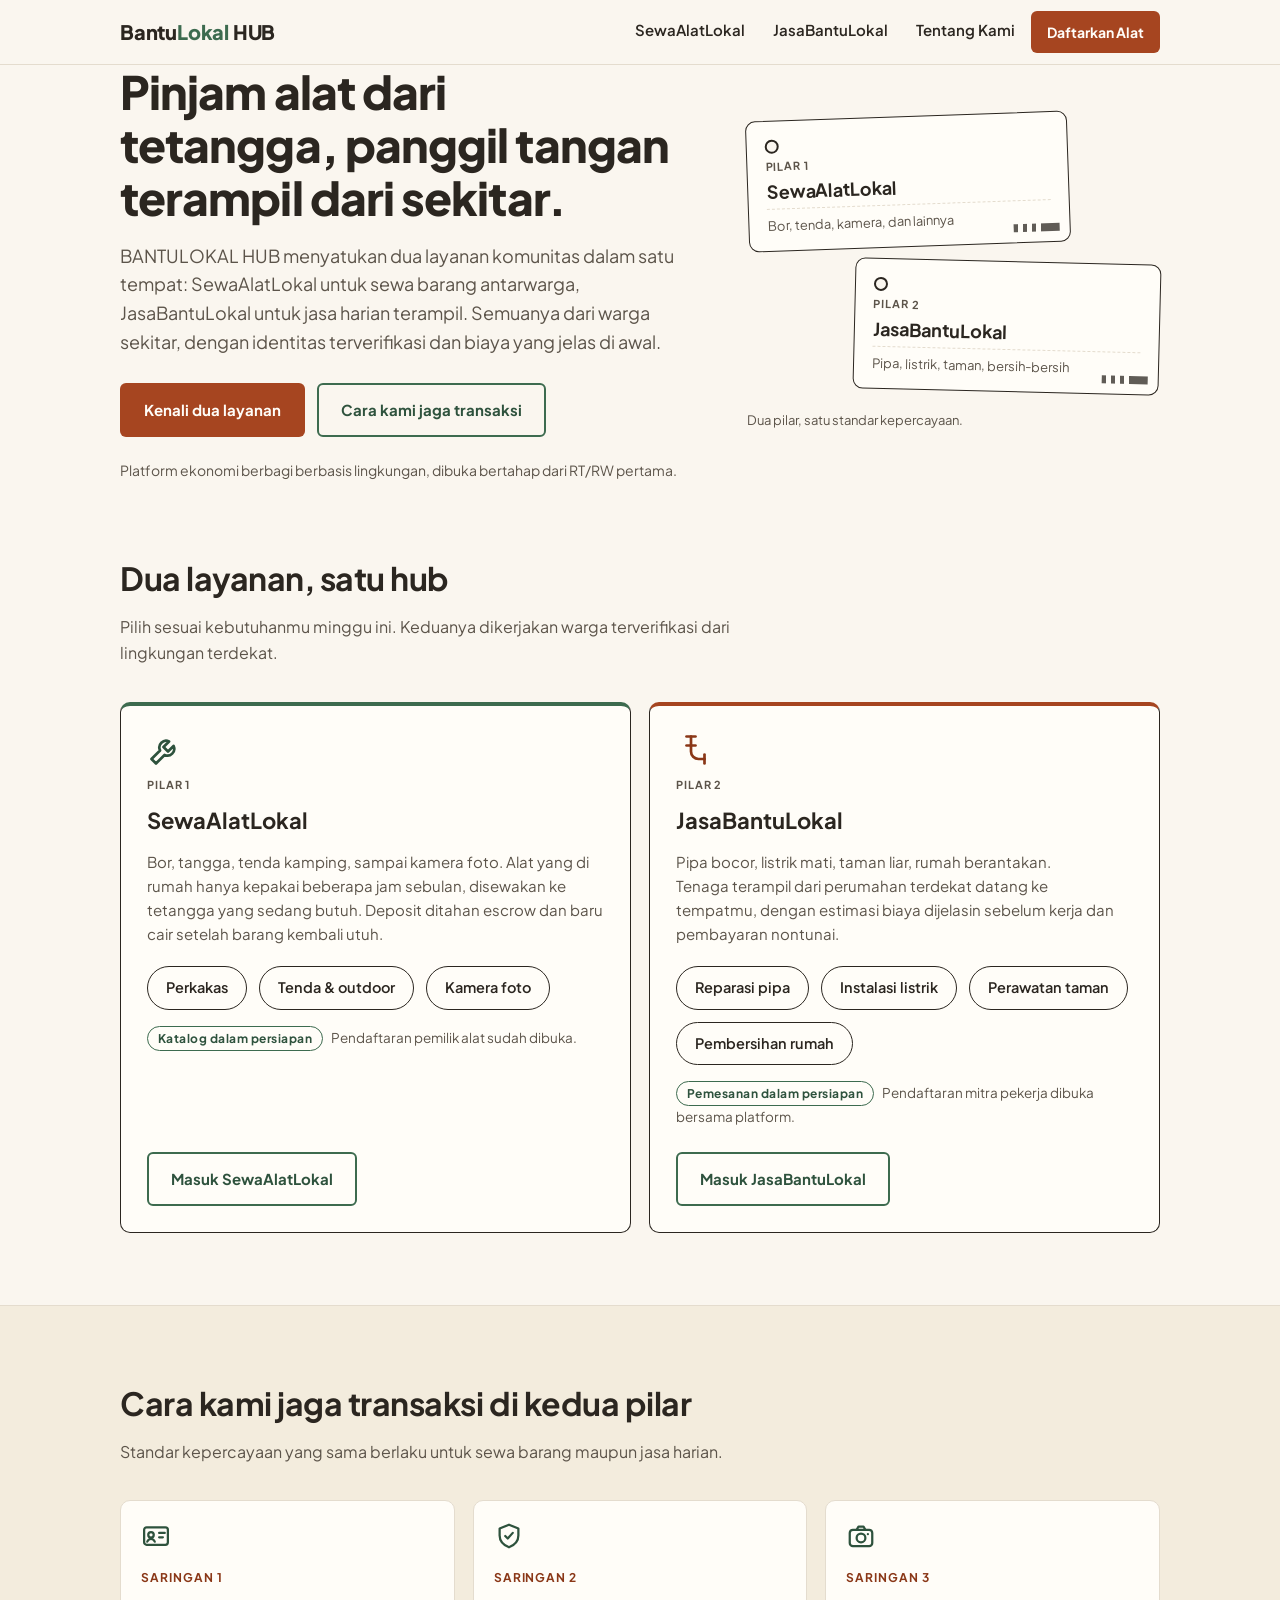
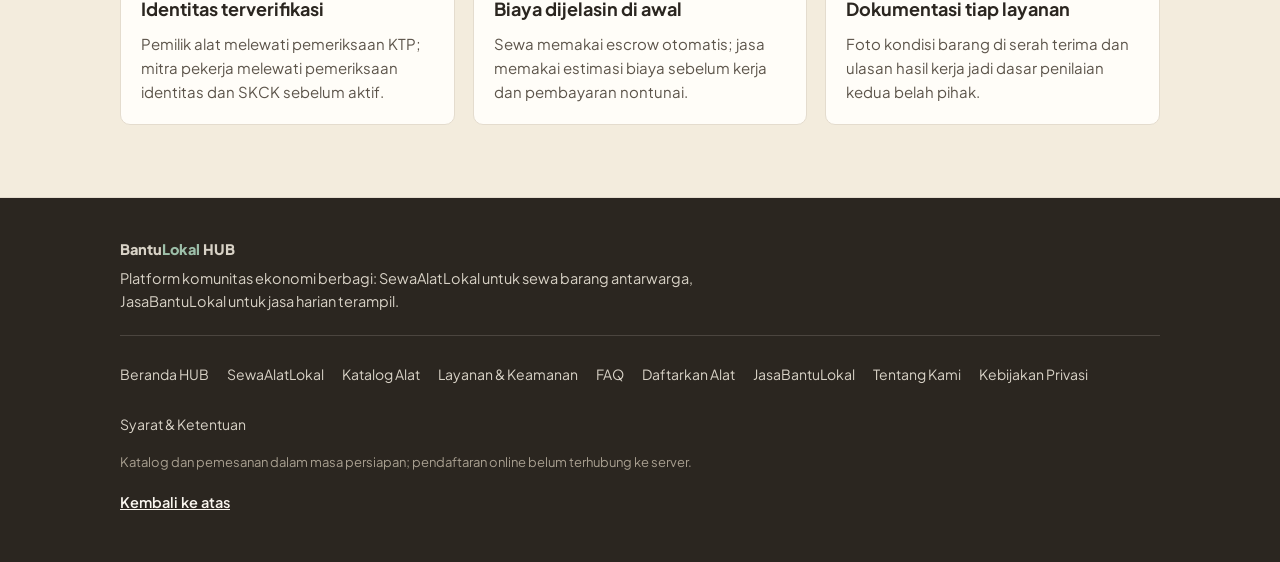
==== index.html @ 8a61da00 "Initial project setup" ====
<!DOCTYPE html>
<html lang="id">
<head>
<meta charset="UTF-8">
<meta name="viewport" content="width=device-width, initial-scale=1.0">
<title>BANTULOKAL HUB: sewa alat dan jasa harian dari tetangga sekitar</title>
<meta name="description" content="BANTULOKAL HUB menyatukan dua layanan komunitas: SewaAlatLokal untuk sewa barang antarwarga dan JasaBantuLokal untuk jasa harian terampil di lingkungan sekitar.">
<meta property="og:title" content="BANTULOKAL HUB: sewa alat dan jasa harian dari tetangga sekitar">
<meta property="og:description" content="BANTULOKAL HUB menyatukan dua layanan komunitas: SewaAlatLokal untuk sewa barang antarwarga dan JasaBantuLokal untuk jasa harian terampil di lingkungan sekitar.">
<meta property="og:type" content="website">
<meta property="og:url" content="https://bantulokal.example/">
<meta name="theme-color" content="#FAF6EF">
<link rel="preconnect" href="https://fonts.googleapis.com">
<link rel="preconnect" href="https://fonts.gstatic.com" crossorigin>
<link href="https://fonts.googleapis.com/css2?family=Plus+Jakarta+Sans:wght@400;500;600;700;800&display=swap" rel="stylesheet">
<link rel="stylesheet" href="assets/css/main.css">
<link rel="icon" href="data:image/svg+xml,%3Csvg xmlns='http://www.w3.org/2000/svg' viewBox='0 0 32 32'%3E%3Crect x='4' y='4' width='24' height='24' rx='5' fill='%232B2620'/%3E%3Ccircle cx='12' cy='10' r='2.4' fill='%233D6B4F'/%3E%3Ccircle cx='20' cy='10' r='2.4' fill='%23A64520'/%3E%3Cpath d='M12 14v8M20 14v8' stroke='%23FAF6EF' stroke-width='2.4' stroke-linecap='round'/%3E%3C/svg%3E">
</head>
<body id="top">
<a class="skip-link" href="#utama">Langsung ke konten</a>

<header class="nav">
  <div class="wrap nav-inner">
    <a class="brand" href="index.html">Bantu<span>Lokal</span> HUB</a>
    <button class="nav-toggle" id="navToggle" aria-expanded="false" aria-controls="navMenu">
      <span class="nav-toggle-bar"></span>
      <span class="nav-toggle-bar"></span>
      <span class="nav-toggle-bar"></span>
      <span class="visually-hidden">Buka menu navigasi</span>
    </button>
    <nav class="nav-menu" id="navMenu" aria-label="Navigasi utama">
      <a href="sewaalatlokal/index.html">SewaAlatLokal</a>
      <a href="jasabantulokal/index.html">JasaBantuLokal</a>
      <a href="tentang-kami.html">Tentang Kami</a>
      <a class="btn btn-accent btn-small" href="sewaalatlokal/daftar.html">Daftarkan Alat</a>
    </nav>
  </div>
</header>

<main id="utama">

  <!-- HERO -->
  <section class="hero wrap">
    <div class="hero-copy">
      <h1>Pinjam alat dari tetangga, panggil tangan terampil dari sekitar.</h1>
      <p class="lead">BANTULOKAL HUB menyatukan dua layanan komunitas dalam satu tempat: SewaAlatLokal untuk sewa barang antarwarga, JasaBantuLokal untuk jasa harian terampil. Semuanya dari warga sekitar, dengan identitas terverifikasi dan biaya yang jelas di awal.</p>
      <div class="hero-actions">
        <a class="btn btn-accent" href="#pilar">Kenali dua layanan</a>
        <a class="btn btn-outline" href="#aman">Cara kami jaga transaksi</a>
      </div>
      <p class="hero-note">Platform ekonomi berbagi berbasis lingkungan, dibuka bertahap dari RT/RW pertama.</p>
    </div>

    <div class="hero-tags" aria-hidden="false">
      <div class="tagcard tagcard-1" aria-hidden="true">
        <span class="tagcard-hole"></span>
        <span class="tagcard-kicker">Pilar 1</span>
        <strong>SewaAlatLokal</strong>
        <span class="tagcard-status">Bor, tenda, kamera, dan lainnya</span>
      </div>
      <div class="tagcard tagcard-2" aria-hidden="true">
        <span class="tagcard-hole"></span>
        <span class="tagcard-kicker">Pilar 2</span>
        <strong>JasaBantuLokal</strong>
        <span class="tagcard-status">Pipa, listrik, taman, bersih-bersih</span>
      </div>
      <p class="hero-tags-caption">Dua pilar, satu standar kepercayaan.</p>
    </div>
  </section>

  <!-- PILAR -->
  <section class="section" id="pilar">
    <div class="wrap">
      <h2>Dua layanan, satu hub</h2>
      <p class="section-intro">Pilih sesuai kebutuhanmu minggu ini. Keduanya dikerjakan warga terverifikasi dari lingkungan terdekat.</p>

      <div class="pillars">
        <article class="pillar pillar-sal">
          <svg class="pillar-icon" viewBox="0 0 24 24" fill="none" stroke="currentColor" stroke-width="1.8" stroke-linecap="round" stroke-linejoin="round" aria-hidden="true"><path d="M14.7 6.3a4.5 4.5 0 0 0-6 6L3 18l3 3 5.7-5.7a4.5 4.5 0 0 0 6-6L14 13l-3-3 3.7-3.7z"/></svg>
          <span class="pillar-kicker">Pilar 1</span>
          <h3>SewaAlatLokal</h3>
          <p>Bor, tangga, tenda kamping, sampai kamera foto. Alat yang di rumah hanya kepakai beberapa jam sebulan, disewakan ke tetangga yang sedang butuh. Deposit ditahan escrow dan baru cair setelah barang kembali utuh.</p>
          <div class="chips" aria-label="Kategori alat SewaAlatLokal">
            <span class="chip">Perkakas</span>
            <span class="chip">Tenda &amp; outdoor</span>
            <span class="chip">Kamera foto</span>
          </div>
          <p class="pillar-status"><span class="status-tag">Katalog dalam persiapan</span> Pendaftaran pemilik alat sudah dibuka.</p>
          <a class="btn btn-outline" href="sewaalatlokal/index.html">Masuk SewaAlatLokal</a>
        </article>

        <article class="pillar pillar-jbl">
          <svg class="pillar-icon" viewBox="0 0 24 24" fill="none" stroke="currentColor" stroke-width="1.8" stroke-linecap="round" stroke-linejoin="round" aria-hidden="true"><path d="M7 3h6"/><path d="M10 3v6"/><path d="M7 9h6"/><path d="M10 9v4a5 5 0 0 0 5 5h4"/><path d="M19 15v6"/></svg>
          <span class="pillar-kicker">Pilar 2</span>
          <h3>JasaBantuLokal</h3>
          <p>Pipa bocor, listrik mati, taman liar, rumah berantakan. Tenaga terampil dari perumahan terdekat datang ke tempatmu, dengan estimasi biaya dijelasin sebelum kerja dan pembayaran nontunai.</p>
          <div class="chips" aria-label="Kategori layanan JasaBantuLokal">
            <span class="chip">Reparasi pipa</span>
            <span class="chip">Instalasi listrik</span>
            <span class="chip">Perawatan taman</span>
            <span class="chip">Pembersihan rumah</span>
          </div>
          <p class="pillar-status"><span class="status-tag">Pemesanan dalam persiapan</span> Pendaftaran mitra pekerja dibuka bersama platform.</p>
          <a class="btn btn-outline" href="jasabantulokal/index.html">Masuk JasaBantuLokal</a>
        </article>
      </div>
    </div>
  </section>

  <!-- KEAMANAN -->
  <section class="section section-tinted" id="aman">
    <div class="wrap">
      <h2>Cara kami jaga transaksi di kedua pilar</h2>
      <p class="section-intro">Standar kepercayaan yang sama berlaku untuk sewa barang maupun jasa harian.</p>
      <div class="safety">
        <div class="safety-item">
          <svg class="safety-icon" viewBox="0 0 24 24" fill="none" stroke="currentColor" stroke-width="1.8" stroke-linecap="round" stroke-linejoin="round" aria-hidden="true"><rect x="2.5" y="5" width="19" height="14" rx="2"/><circle cx="8" cy="11" r="2.2"/><path d="M5 16.5c.7-1.6 1.8-2.3 3-2.3s2.3.7 3 2.3"/><path d="M14.5 9.5H19M14.5 13h3"/></svg>
          <span class="safety-label">Saringan 1</span>
          <h3>Identitas terverifikasi</h3>
          <p>Pemilik alat melewati pemeriksaan KTP; mitra pekerja melewati pemeriksaan identitas dan SKCK sebelum aktif.</p>
        </div>
        <div class="safety-item">
          <svg class="safety-icon" viewBox="0 0 24 24" fill="none" stroke="currentColor" stroke-width="1.8" stroke-linecap="round" stroke-linejoin="round" aria-hidden="true"><path d="M12 3l7.5 3v5.5c0 4.6-3.2 7.7-7.5 9.5-4.3-1.8-7.5-4.9-7.5-9.5V6z"/><path d="M9 12l2 2 4-4.5"/></svg>
          <span class="safety-label">Saringan 2</span>
          <h3>Biaya dijelasin di awal</h3>
          <p>Sewa memakai escrow otomatis; jasa memakai estimasi biaya sebelum kerja dan pembayaran nontunai.</p>
        </div>
        <div class="safety-item">
          <svg class="safety-icon" viewBox="0 0 24 24" fill="none" stroke="currentColor" stroke-width="1.8" stroke-linecap="round" stroke-linejoin="round" aria-hidden="true"><rect x="3" y="7" width="18" height="13" rx="2.5"/><path d="M8.5 7 10 4.5h4L15.5 7"/><circle cx="12" cy="13.5" r="3.5"/><path d="M17.5 10.5h.01"/></svg>
          <span class="safety-label">Saringan 3</span>
          <h3>Dokumentasi tiap layanan</h3>
          <p>Foto kondisi barang di serah terima dan ulasan hasil kerja jadi dasar penilaian kedua belah pihak.</p>
        </div>
      </div>
    </div>
  </section>

</main>

<footer class="footer">
  <div class="wrap footer-inner">
    <p class="footer-brand">Bantu<span>Lokal</span> HUB</p>
    <p>Platform komunitas ekonomi berbagi: SewaAlatLokal untuk sewa barang antarwarga, JasaBantuLokal untuk jasa harian terampil.</p>
    <nav class="footer-map" aria-label="Peta situs">
      <a href="index.html">Beranda HUB</a>
      <a href="sewaalatlokal/index.html">SewaAlatLokal</a>
      <a href="sewaalatlokal/katalog.html">Katalog Alat</a>
      <a href="sewaalatlokal/layanan.html">Layanan &amp; Keamanan</a>
      <a href="sewaalatlokal/faq.html">FAQ</a>
      <a href="sewaalatlokal/daftar.html">Daftarkan Alat</a>
      <a href="jasabantulokal/index.html">JasaBantuLokal</a>
      <a href="tentang-kami.html">Tentang Kami</a>
      <a href="kebijakan-privasi.html">Kebijakan Privasi</a>
      <a href="syarat-ketentuan.html">Syarat &amp; Ketentuan</a>
    </nav>
    <p class="footer-note">Katalog dan pemesanan dalam masa persiapan; pendaftaran online belum terhubung ke server.</p>
    <a class="footer-top" href="#top">Kembali ke atas</a>
  </div>
</footer>

<script src="assets/js/main.js" defer></script>
</body>
</html>
---- assets/css/main.css ----
/* main.css: entry point. Deklarasi urutan layer WAJIB di sini (pola enterprise).
   Urutan menentukan cascade: tokens < base < components < utilities. */

@layer tokens, base, components, utilities;

@import "tokens.css" layer(tokens);
@import "base.css" layer(base);
@import "components.css" layer(components);
@import "utilities.css" layer(utilities);
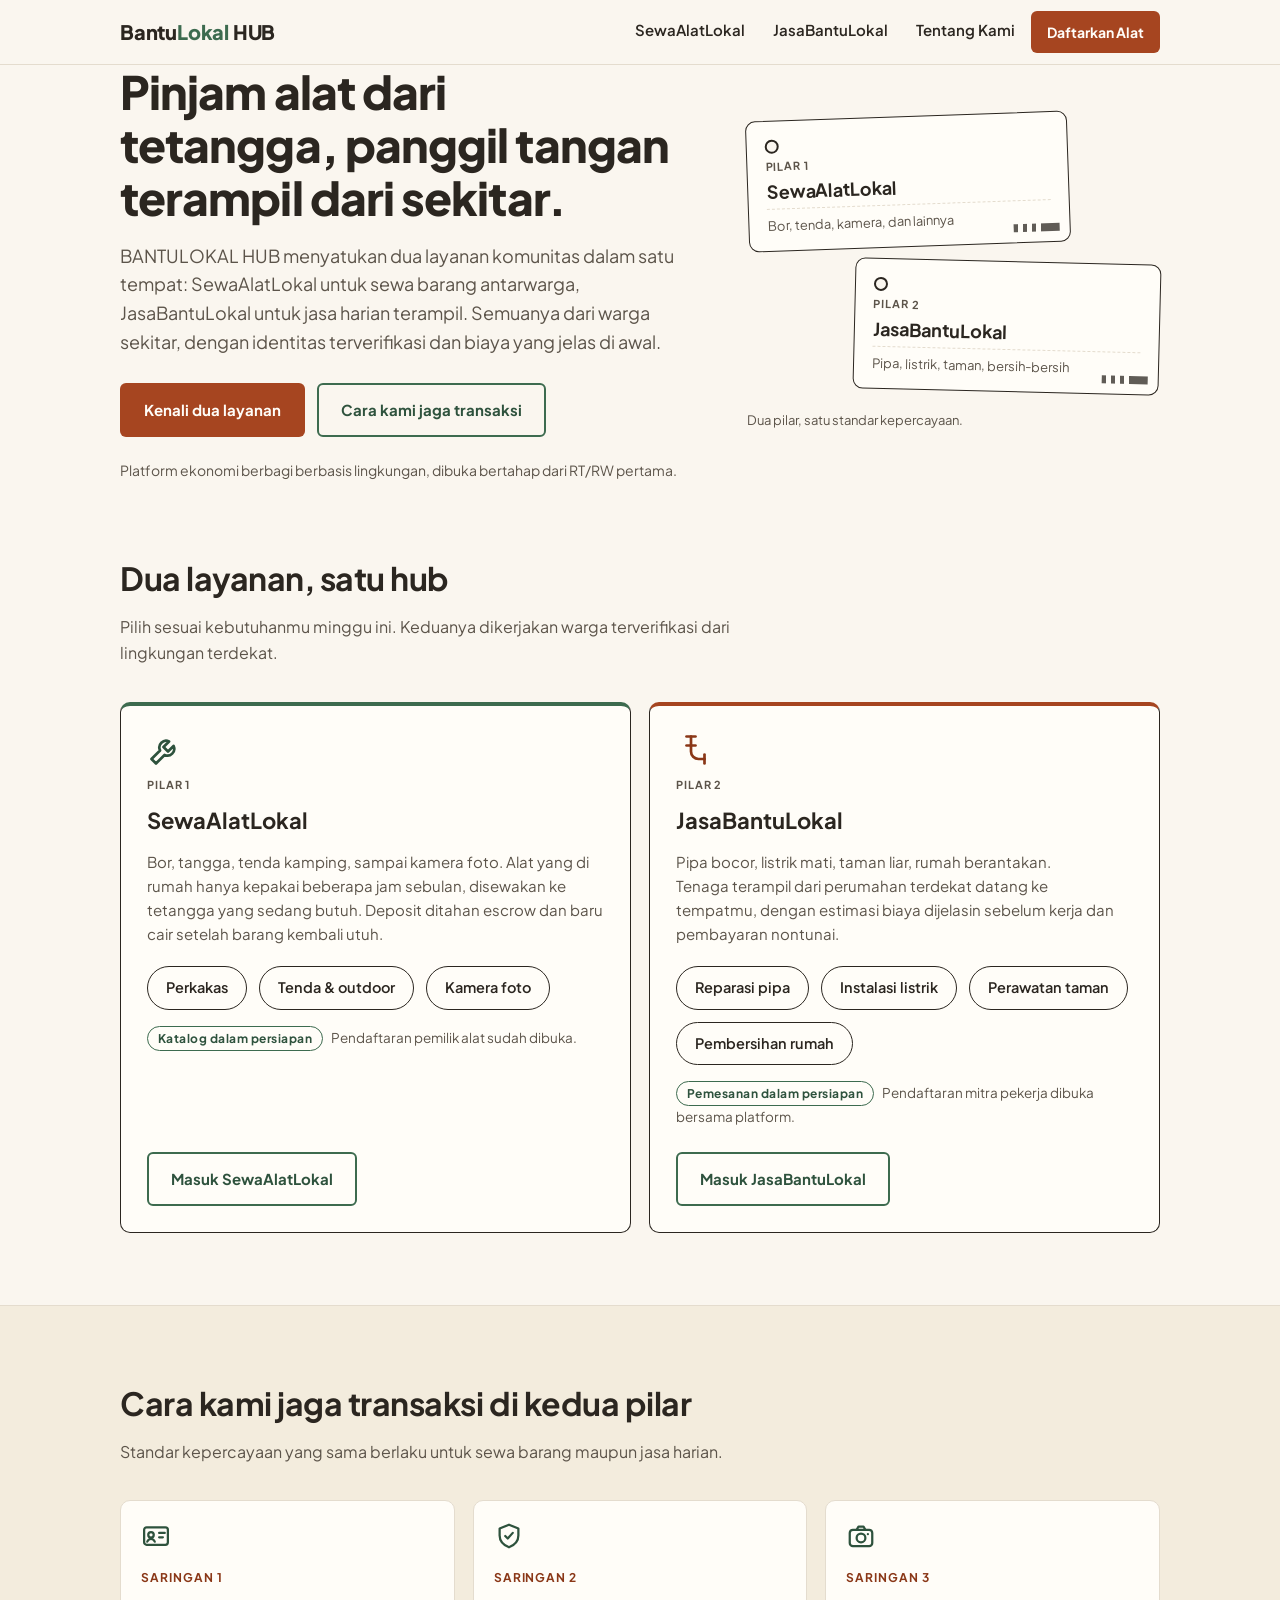
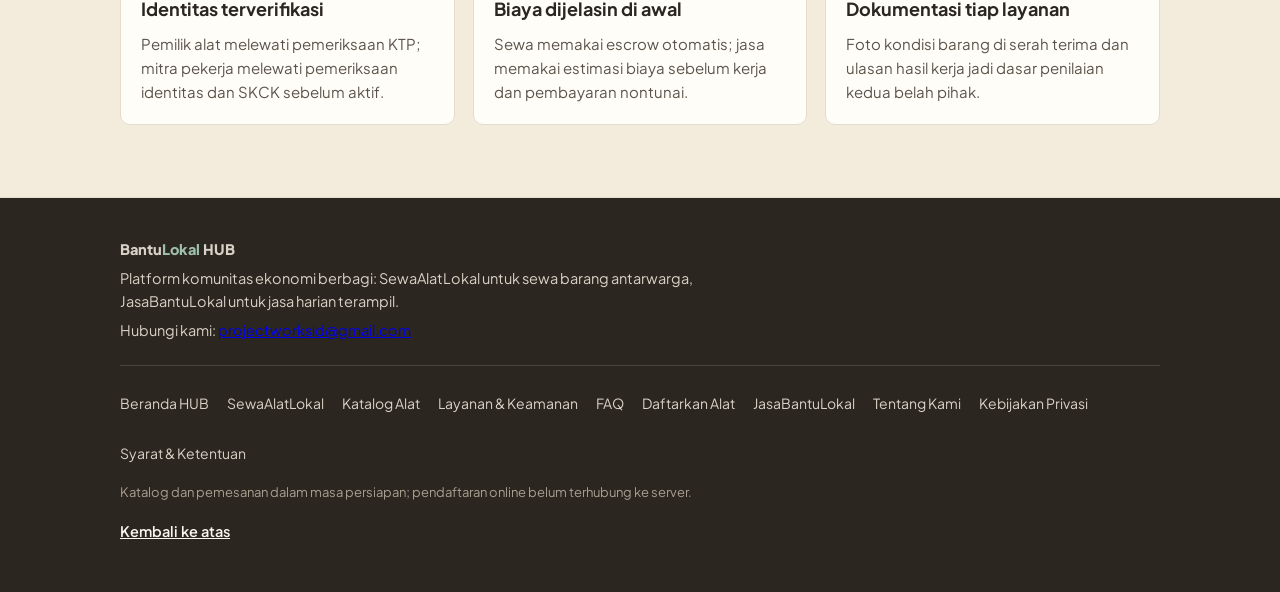
==== commit f686f3c9: "Add admin service request payment workflow" ====
--- a/index.html
+++ b/index.html
@@ -141,6 +141,12 @@
   <div class="wrap footer-inner">
     <p class="footer-brand">Bantu<span>Lokal</span> HUB</p>
     <p>Platform komunitas ekonomi berbagi: SewaAlatLokal untuk sewa barang antarwarga, JasaBantuLokal untuk jasa harian terampil.</p>
+            <p>
+    Hubungi kami:
+    <a href="mailto:projectworksid@gmail.com">
+        projectworksid@gmail.com
+    </a>
+    </p>
     <nav class="footer-map" aria-label="Peta situs">
       <a href="index.html">Beranda HUB</a>
       <a href="sewaalatlokal/index.html">SewaAlatLokal</a>
--- a/assets/css/main.css
+++ b/assets/css/main.css
@@ -7,3 +7,605 @@
 @import "base.css" layer(base);
 @import "components.css" layer(components);
 @import "utilities.css" layer(utilities);
+
+
+/* ===== Dynamic equipment catalogue ===== */
+.equipment-grid {
+  display: grid;
+  grid-template-columns: repeat(3, minmax(0, 1fr));
+  gap: 1.25rem;
+}
+
+.equipment-card {
+  min-width: 0;
+  overflow: hidden;
+  border: 1px solid #e4ded4;
+  border-radius: 12px;
+  background: #fff;
+}
+
+.equipment-card-image {
+  aspect-ratio: 1 / 1;
+  overflow: hidden;
+  background: #f1ece4;
+}
+
+.equipment-card-image img {
+  display: block;
+  width: 100%;
+  height: 100%;
+  object-fit: cover;
+}
+
+.equipment-card-image.is-placeholder {
+  display: flex;
+  align-items: center;
+  justify-content: center;
+  padding: 1rem;
+  color: #655f55;
+  text-align: center;
+}
+
+.equipment-card-info {
+  padding: 1rem;
+}
+
+.equipment-card-name {
+  margin: 0 0 0.5rem;
+  font-size: 1rem;
+  line-height: 1.4;
+}
+
+.equipment-card-price {
+  margin: 0 0 0.4rem;
+  font-weight: 700;
+}
+
+.equipment-card-category {
+  margin: 0;
+  color: #655f55;
+  font-size: 0.875rem;
+}
+
+.catalog-message {
+  grid-column: 1 / -1;
+  padding: 1.5rem 0;
+}
+
+@media (max-width: 700px) {
+  .equipment-grid {
+    grid-template-columns: repeat(2, minmax(0, 1fr));
+    gap: 0.75rem;
+  }
+
+  .equipment-card-info {
+    padding: 0.75rem;
+  }
+}
+
+@media (max-width: 380px) {
+  .equipment-grid {
+    grid-template-columns: 1fr;
+  }
+}
+
+
+.equipment-card-link {
+  display: block;
+  height: 100%;
+  color: inherit;
+  text-decoration: none;
+  border-radius: inherit;
+}
+
+.equipment-card-link:focus-visible {
+  outline: 3px solid var(--color-primary, #2563eb);
+  outline-offset: 4px;
+}
+
+.equipment-card-link:hover .equipment-card-name {
+  text-decoration: underline;
+}
+
+
+/* ===== Detail alat ===== */
+.equipment-detail {
+  max-width: 1080px;
+  margin-inline: auto;
+}
+
+.equipment-detail-layout {
+  display: grid;
+  grid-template-columns: minmax(0, 1.1fr) minmax(0, 0.9fr);
+  gap: 2rem;
+  align-items: start;
+}
+
+.equipment-detail-main-image {
+  min-height: 320px;
+  aspect-ratio: 4 / 3;
+  display: flex;
+  align-items: center;
+  justify-content: center;
+  overflow: hidden;
+  border-radius: 1rem;
+  background: #eee8df;
+  color: #665f55;
+}
+
+.equipment-detail-main-image img {
+  width: 100%;
+  height: 100%;
+  min-height: 320px;
+  object-fit: contain;
+}
+
+.equipment-detail-thumbnails {
+  display: flex;
+  flex-wrap: wrap;
+  gap: 0.75rem;
+  margin-top: 0.75rem;
+}
+
+.equipment-detail-thumbnail {
+  width: 76px;
+  height: 76px;
+  padding: 0;
+  overflow: hidden;
+  border: 2px solid transparent;
+  border-radius: 0.5rem;
+  background: #eee8df;
+  cursor: pointer;
+}
+
+.equipment-detail-thumbnail[aria-pressed="true"] {
+  border-color: #3d6b4f;
+}
+
+.equipment-detail-thumbnail img {
+  width: 100%;
+  height: 100%;
+  object-fit: cover;
+}
+
+.equipment-detail-info h1 {
+  margin-block: 0.5rem;
+}
+
+.equipment-detail-location {
+  margin-top: 0.5rem;
+  color: #665f55;
+}
+
+.equipment-detail-price,
+.equipment-detail-deposit {
+  display: flex;
+  flex-wrap: wrap;
+  align-items: baseline;
+  gap: 0.5rem;
+  margin-top: 1rem;
+}
+
+.equipment-detail-price strong {
+  font-size: 1.6rem;
+}
+
+.equipment-detail-deposit {
+  padding: 0.85rem;
+  border-radius: 0.75rem;
+  background: #f2ede5;
+}
+
+.equipment-detail-meta {
+  display: grid;
+  gap: 0.75rem;
+  margin-block: 1.25rem;
+}
+
+.equipment-detail-meta div {
+  display: flex;
+  justify-content: space-between;
+  gap: 1rem;
+}
+
+.equipment-detail-note {
+  margin-top: 1rem;
+  color: #665f55;
+  font-size: 0.9rem;
+  line-height: 1.6;
+}
+
+.equipment-description,
+.rental-request-section {
+  margin-top: 3rem;
+  padding-top: 2rem;
+  border-top: 1px solid #e4ddd3;
+}
+
+.rental-form {
+  max-width: 800px;
+}
+
+.rental-form-grid {
+  display: grid;
+  grid-template-columns: repeat(2, minmax(0, 1fr));
+  gap: 1rem;
+  margin-bottom: 1rem;
+}
+
+.form-field {
+  display: flex;
+  flex-direction: column;
+  gap: 0.4rem;
+  margin-bottom: 1rem;
+}
+
+.form-field label {
+  font-weight: 600;
+}
+
+.form-field input,
+.form-field textarea {
+  width: 100%;
+  padding: 0.8rem;
+  border: 1px solid #d6cec2;
+  border-radius: 0.5rem;
+  background: #fff;
+  color: #242820;
+  font: inherit;
+}
+
+.form-field input:focus,
+.form-field textarea:focus {
+  outline: 2px solid #3d6b4f;
+  outline-offset: 2px;
+}
+
+.rental-cost-summary {
+  display: grid;
+  gap: 0.75rem;
+  margin-block: 1.5rem;
+  padding: 1rem;
+  border: 1px solid #e4ddd3;
+  border-radius: 0.75rem;
+}
+
+.rental-cost-summary div {
+  display: flex;
+  justify-content: space-between;
+  gap: 1rem;
+}
+
+#bookingFormStatus {
+  margin-top: 0.75rem;
+}
+
+@media (max-width: 760px) {
+  .equipment-detail-layout {
+    grid-template-columns: 1fr;
+  }
+
+  .equipment-detail-main-image,
+  .equipment-detail-main-image img {
+    min-height: 240px;
+  }
+
+  .rental-form-grid {
+    grid-template-columns: 1fr;
+    gap: 0;
+  }
+}
+
+@media (max-width: 420px) {
+  .rental-cost-summary div,
+  .equipment-detail-meta div {
+    flex-direction: column;
+    gap: 0.25rem;
+  }
+}
+
+
+/* ===== Terms and conditions modal ===== */
+.terms-modal[hidden] {
+  display: none !important;
+}
+
+.terms-modal {
+  position: fixed;
+  inset: 0;
+  z-index: 1000;
+  display: grid;
+  place-items: center;
+  padding: 1rem;
+}
+
+.terms-backdrop {
+  position: absolute;
+  inset: 0;
+  background: rgb(24 29 24 / 65%);
+}
+
+.terms-dialog {
+  position: relative;
+  z-index: 1;
+  display: flex;
+  flex-direction: column;
+  width: min(100%, 680px);
+  max-height: min(88vh, 850px);
+  overflow: hidden;
+  border-radius: 1rem;
+  background: #fffdf9;
+  color: #242820;
+  box-shadow: 0 1rem 4rem rgb(0 0 0 / 25%);
+}
+
+.terms-dialog-header,
+.terms-dialog-footer {
+  padding: 1.25rem;
+  background: #fffdf9;
+}
+
+.terms-dialog-header {
+  display: flex;
+  justify-content: space-between;
+  align-items: flex-start;
+  gap: 1rem;
+  border-bottom: 1px solid #e4ddd3;
+}
+
+.terms-dialog-header h2 {
+  margin-top: 0.35rem;
+}
+
+.terms-close {
+  flex: 0 0 auto;
+  border: 0;
+  background: transparent;
+  color: inherit;
+  font-size: 1.8rem;
+  line-height: 1;
+  cursor: pointer;
+}
+
+.terms-dialog-body {
+  overflow-y: auto;
+  padding: 1.25rem;
+  line-height: 1.65;
+}
+
+.terms-dialog-body h3 {
+  margin-top: 1.25rem;
+  margin-bottom: 0.35rem;
+}
+
+.terms-dialog-body p {
+  margin-top: 0.35rem;
+}
+
+.terms-dialog-body a {
+  color: #315a40;
+  text-decoration: underline;
+}
+
+.terms-version {
+  margin-top: 1.5rem !important;
+  color: #665f55;
+  font-size: 0.85rem;
+}
+
+.terms-dialog-footer {
+  border-top: 1px solid #e4ddd3;
+}
+
+.terms-acknowledgement {
+  display: flex;
+  align-items: flex-start;
+  gap: 0.75rem;
+  line-height: 1.5;
+  cursor: pointer;
+}
+
+.terms-acknowledgement input {
+  flex: 0 0 auto;
+  width: 1.15rem;
+  height: 1.15rem;
+  margin-top: 0.2rem;
+  accent-color: #3d6b4f;
+}
+
+#termsValidation {
+  margin-top: 0.75rem;
+  color: #a12d2d;
+  font-size: 0.9rem;
+}
+
+.terms-actions {
+  display: flex;
+  justify-content: flex-end;
+  flex-wrap: wrap;
+  gap: 0.75rem;
+  margin-top: 1rem;
+}
+
+.terms-actions button:disabled {
+  cursor: not-allowed;
+  opacity: 0.5;
+}
+
+body.terms-modal-open {
+  overflow: hidden;
+}
+
+@media (max-width: 520px) {
+  .terms-modal {
+    padding: 0.5rem;
+  }
+
+  .terms-dialog {
+    max-height: 94vh;
+  }
+
+  .terms-dialog-header,
+  .terms-dialog-footer,
+  .terms-dialog-body {
+    padding: 1rem;
+  }
+
+  .terms-actions {
+    flex-direction: column-reverse;
+  }
+
+  .terms-actions button {
+    width: 100%;
+  }
+}
+
+/* JasaBantuLokal worker-count slider */
+#requestWorkers {
+  accent-color: #665f55;
+}
+
+/* Service request terms checkbox */
+#serviceRequestForm .terms-checkbox {
+  display: flex;
+  align-items: flex-start;
+  justify-content: flex-start;
+  gap: 10px;
+  text-align: left;
+  cursor: pointer;
+  line-height: 1.6;
+}
+
+#serviceRequestForm .terms-checkbox input[type="checkbox"] {
+  flex: 0 0 auto;
+  width: 16px;
+  height: 16px;
+  margin: 4px 0 0;
+  accent-color: #665f55;
+}
+
+
+/* JasaBantuLokal — confirmation popup */
+.request-modal[hidden] {
+    display: none !important;
+}
+
+.request-modal {
+    position: fixed;
+    inset: 0;
+    z-index: 9999;
+    display: grid;
+    place-items: center;
+    padding: 20px;
+    overflow-y: auto;
+}
+
+.request-modal__backdrop {
+    position: fixed;
+    inset: 0;
+    background: rgba(25, 23, 19, 0.65);
+}
+
+.request-modal__panel {
+    position: relative;
+    width: min(100%, 600px);
+    max-height: calc(100vh - 40px);
+    overflow-y: auto;
+    padding: 26px;
+    border: 1px solid var(--border, #e6e0d6);
+    border-radius: 16px;
+    background: var(--surface, #fff);
+    color: var(--text, #292820);
+    box-shadow: 0 20px 60px rgba(0, 0, 0, 0.2);
+}
+
+.request-modal__panel h2 {
+    margin-top: 0;
+}
+
+.request-modal__intro,
+.request-modal__note {
+    color: var(--muted, #716e65);
+    line-height: 1.65;
+}
+
+.request-modal__details {
+    display: grid;
+    gap: 16px;
+    margin: 22px 0;
+}
+
+.request-modal__details > div {
+    padding-bottom: 12px;
+    border-bottom: 1px solid var(--border, #e6e0d6);
+}
+
+.request-modal__details dt {
+    margin-bottom: 5px;
+    color: var(--muted, #716e65);
+    font-size: 13px;
+}
+
+.request-modal__details dd {
+    margin: 0;
+    overflow-wrap: anywhere;
+    white-space: pre-wrap;
+}
+
+.request-modal__actions {
+    display: flex;
+    flex-wrap: wrap;
+    justify-content: flex-end;
+    gap: 12px;
+    margin-top: 24px;
+}
+
+.request-modal__actions button {
+    min-height: 44px;
+}
+
+#confirmRequestButton {
+    background: var(--accent, #a64520);
+    color: white;
+    border-color: var(--accent, #a64520);
+}
+
+@media (max-width: 480px) {
+    .request-modal__panel {
+        padding: 20px;
+    }
+
+    .request-modal__actions {
+        flex-direction: column-reverse;
+    }
+
+    .request-modal__actions button {
+        width: 100%;
+    }
+}
+
+
+.request-modal__privacy {
+    margin-top: 20px;
+    padding: 16px;
+    border: 1px solid var(--border, #e6e0d6);
+    border-radius: 10px;
+    background: var(--surface, #fff);
+}
+
+.request-modal__privacy h3 {
+    margin-top: 0;
+    font-size: 16px;
+}
+
+.request-modal__privacy p {
+    font-size: 14px;
+    line-height: 1.65;
+}
+
+.request-modal__privacy a,
+.terms-checkbox a {
+    color: var(--accent, #a64520);
+    text-decoration: underline;
+    text-underline-offset: 3px;
+}
